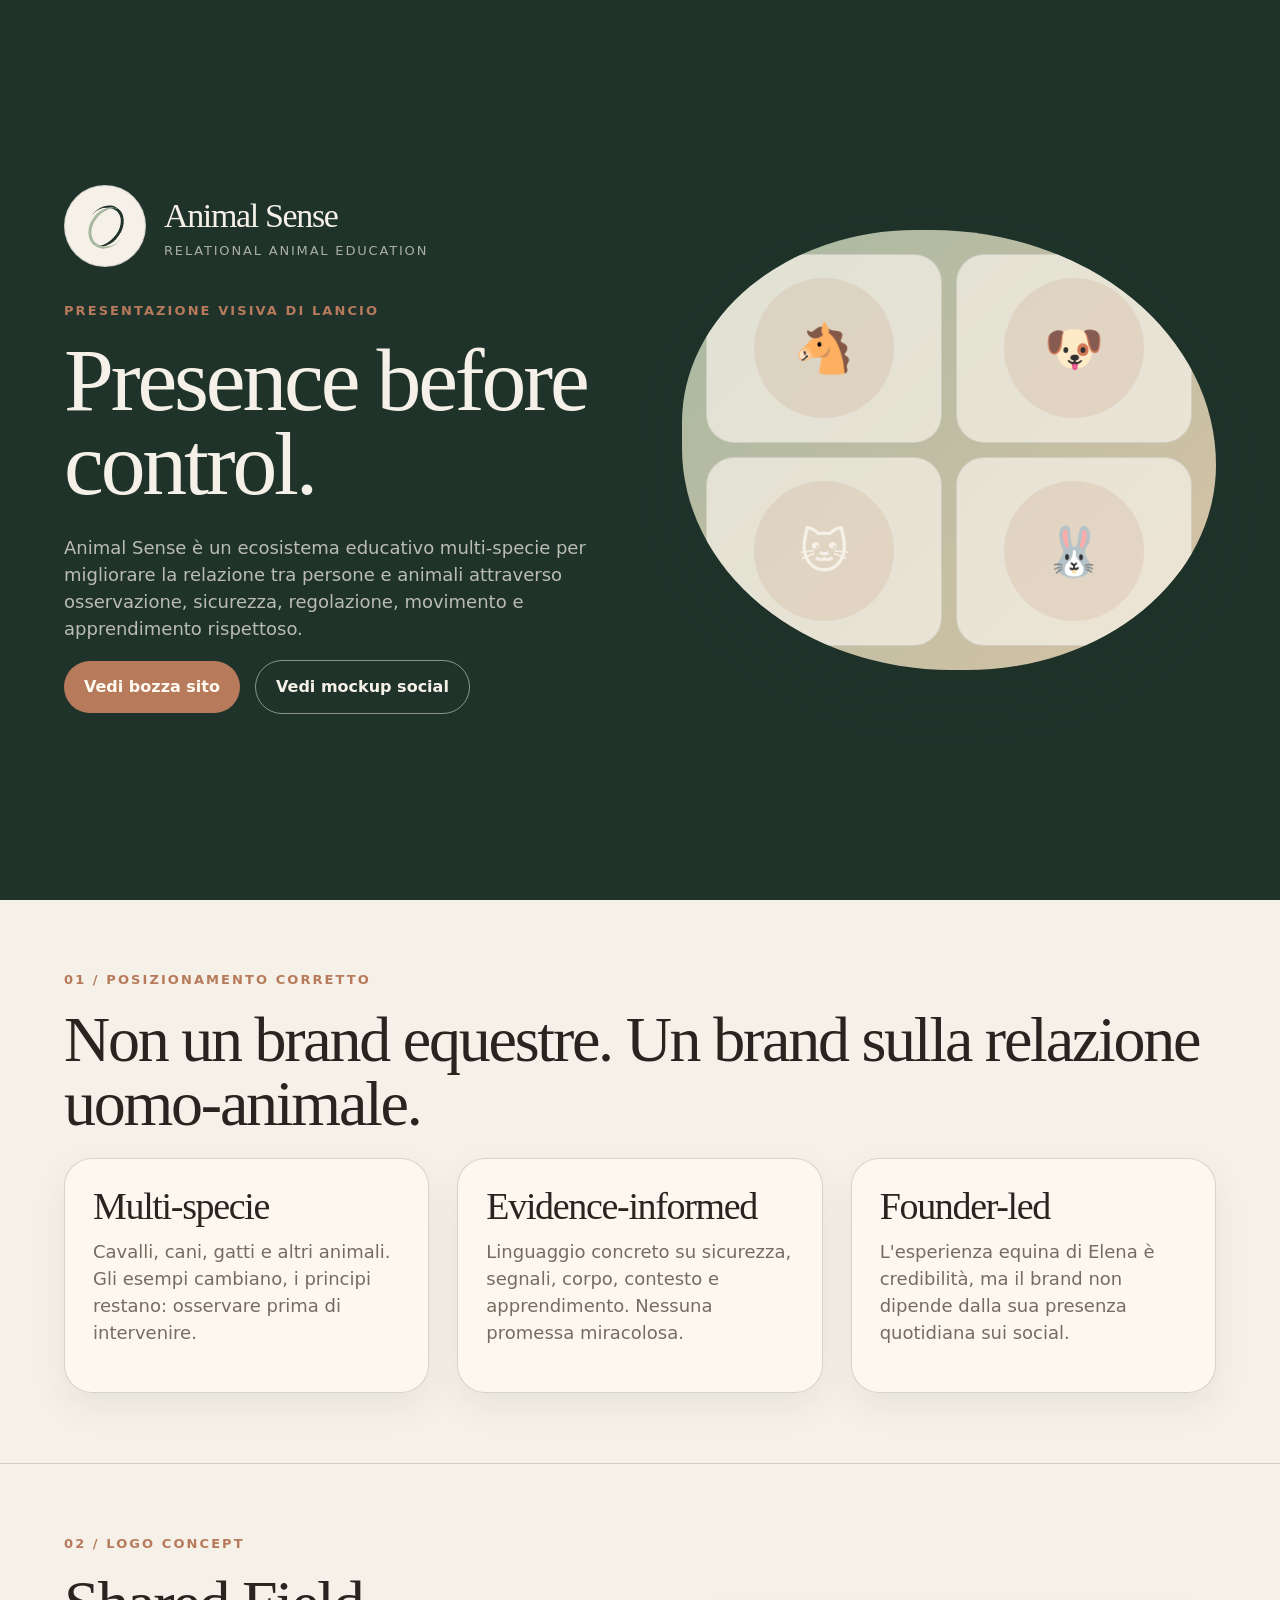
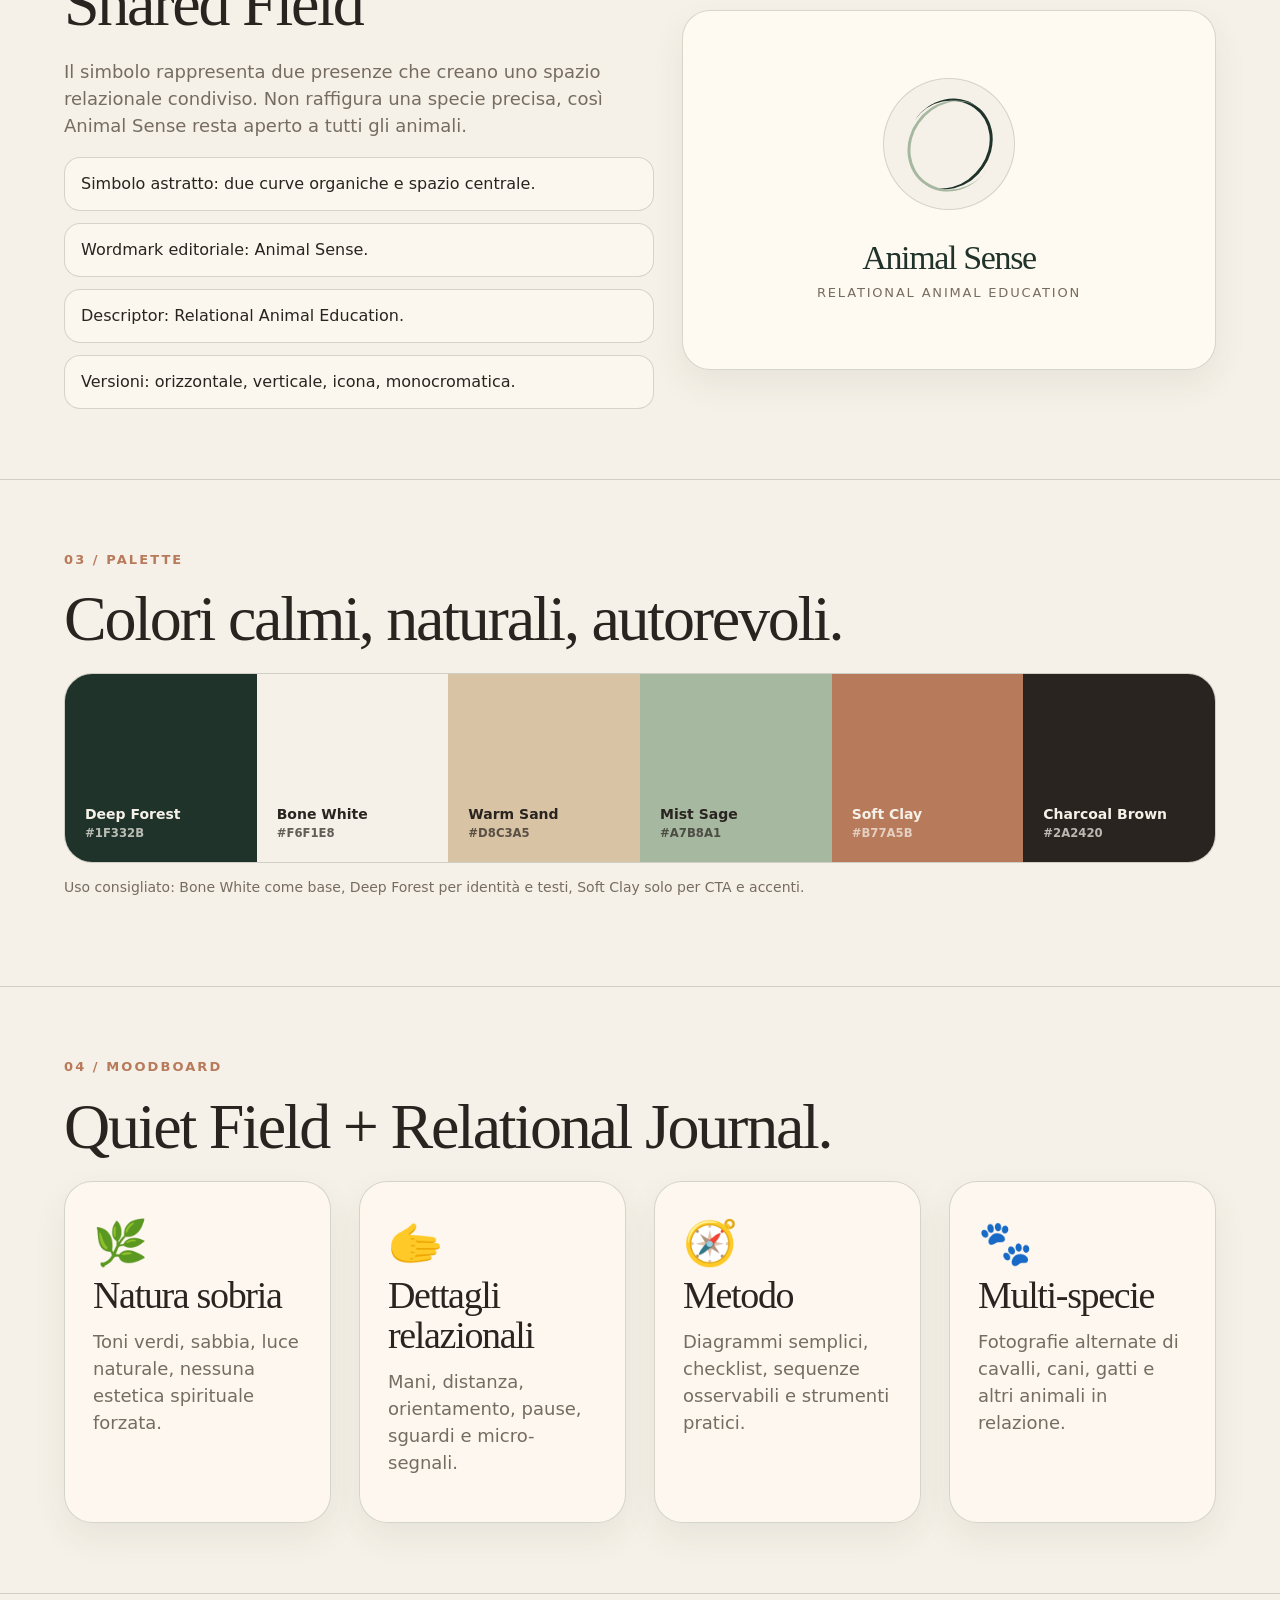
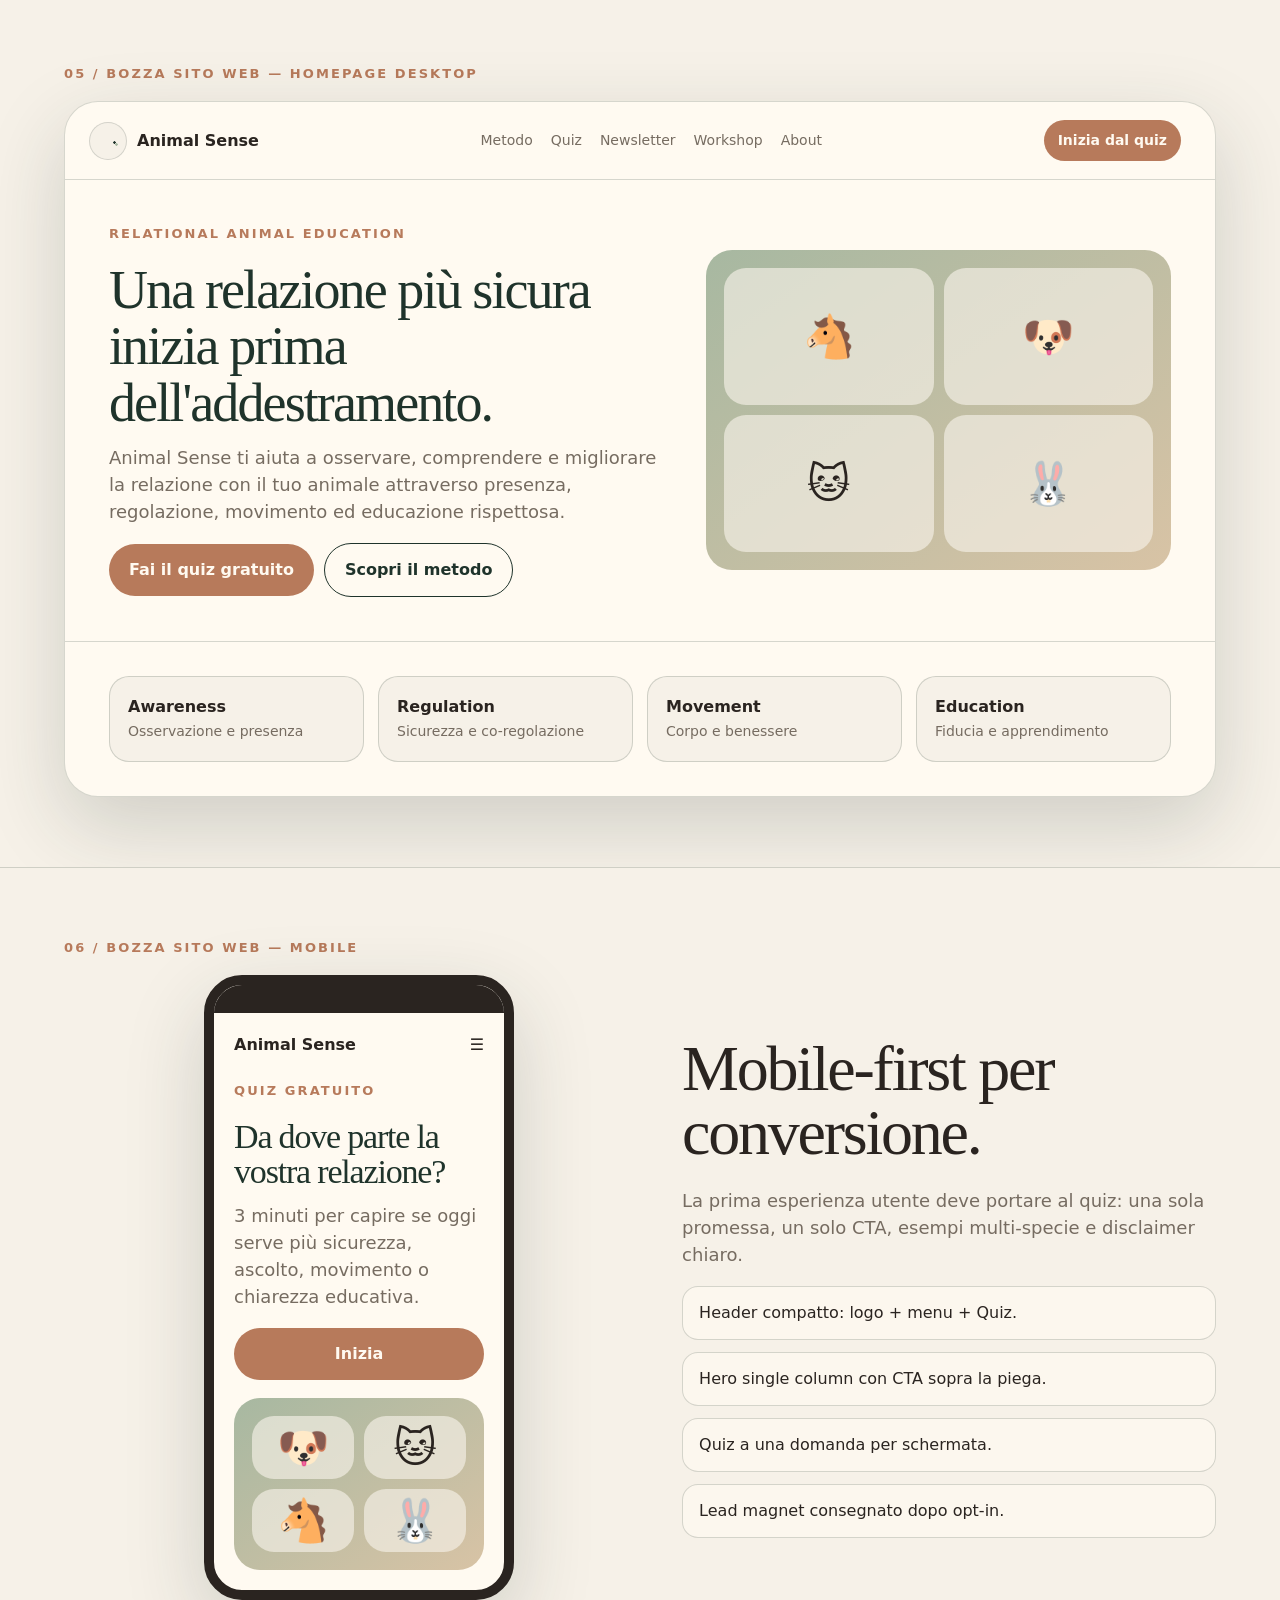
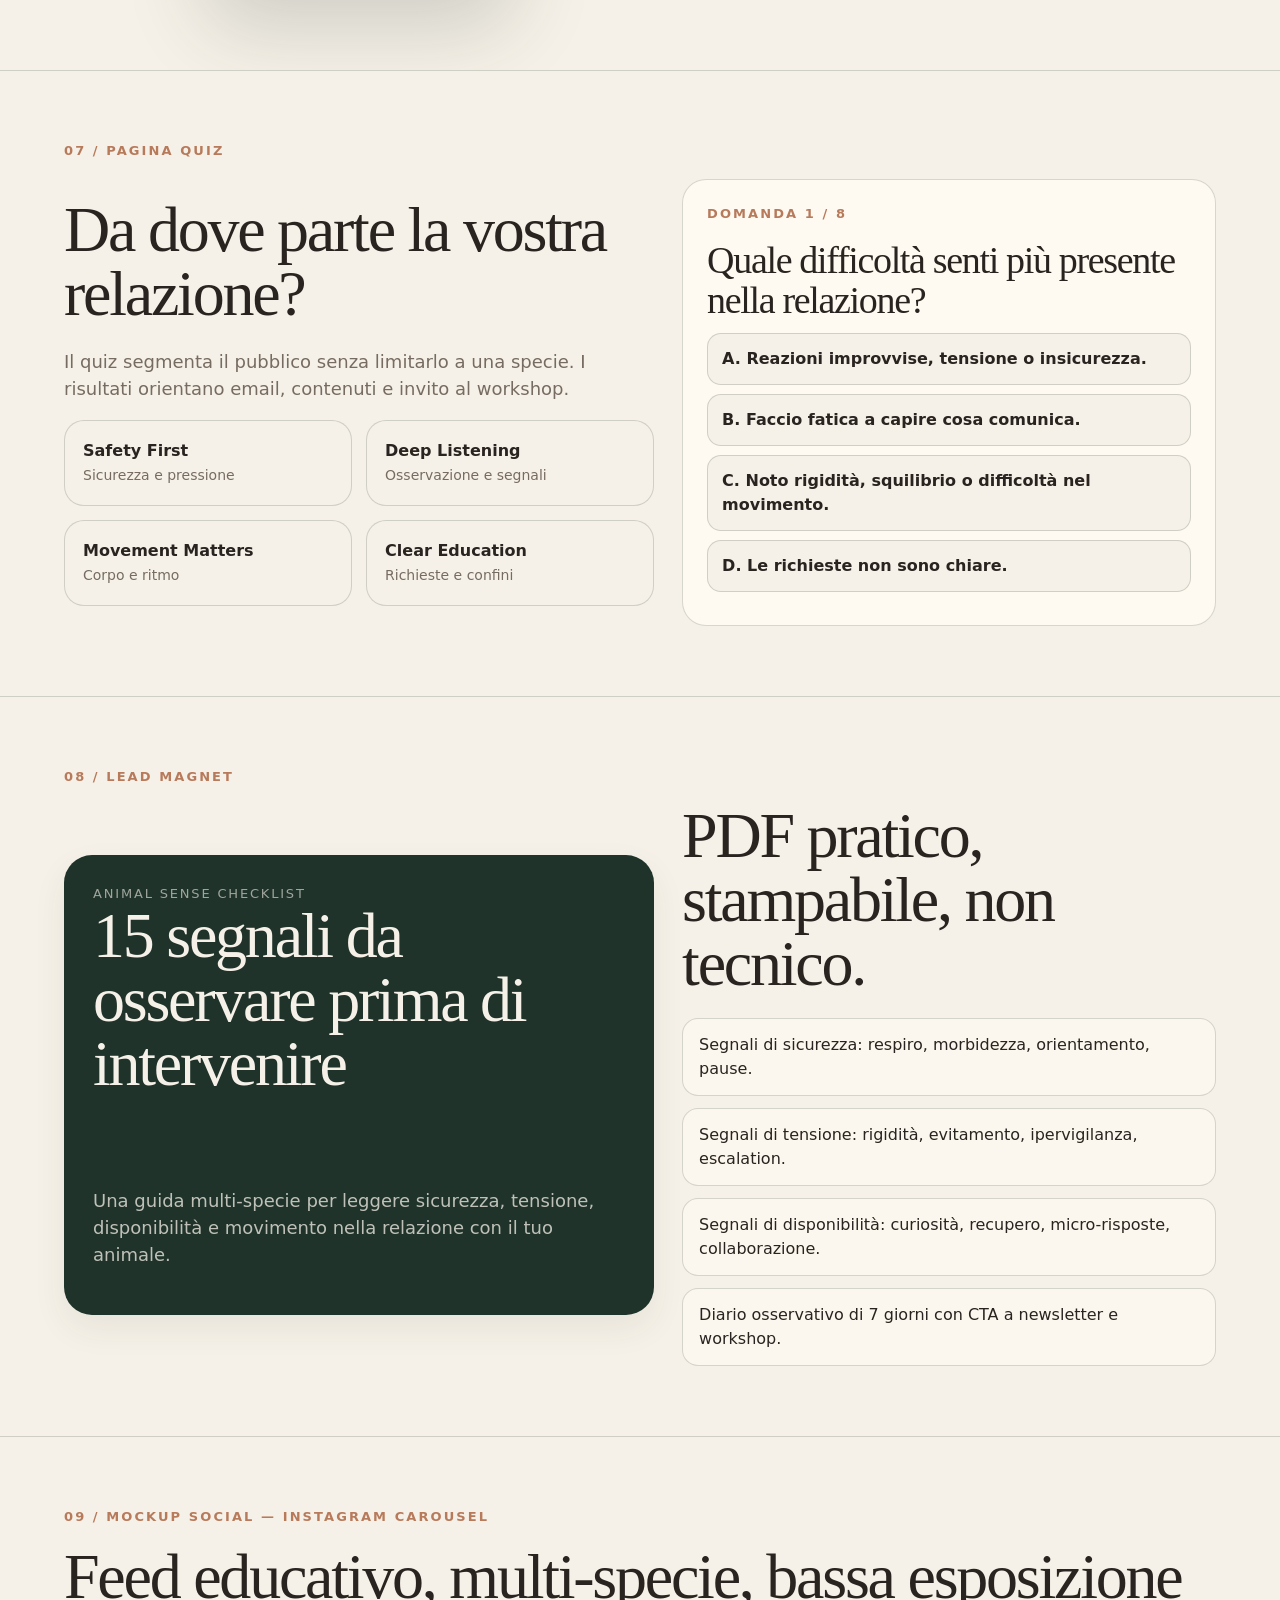
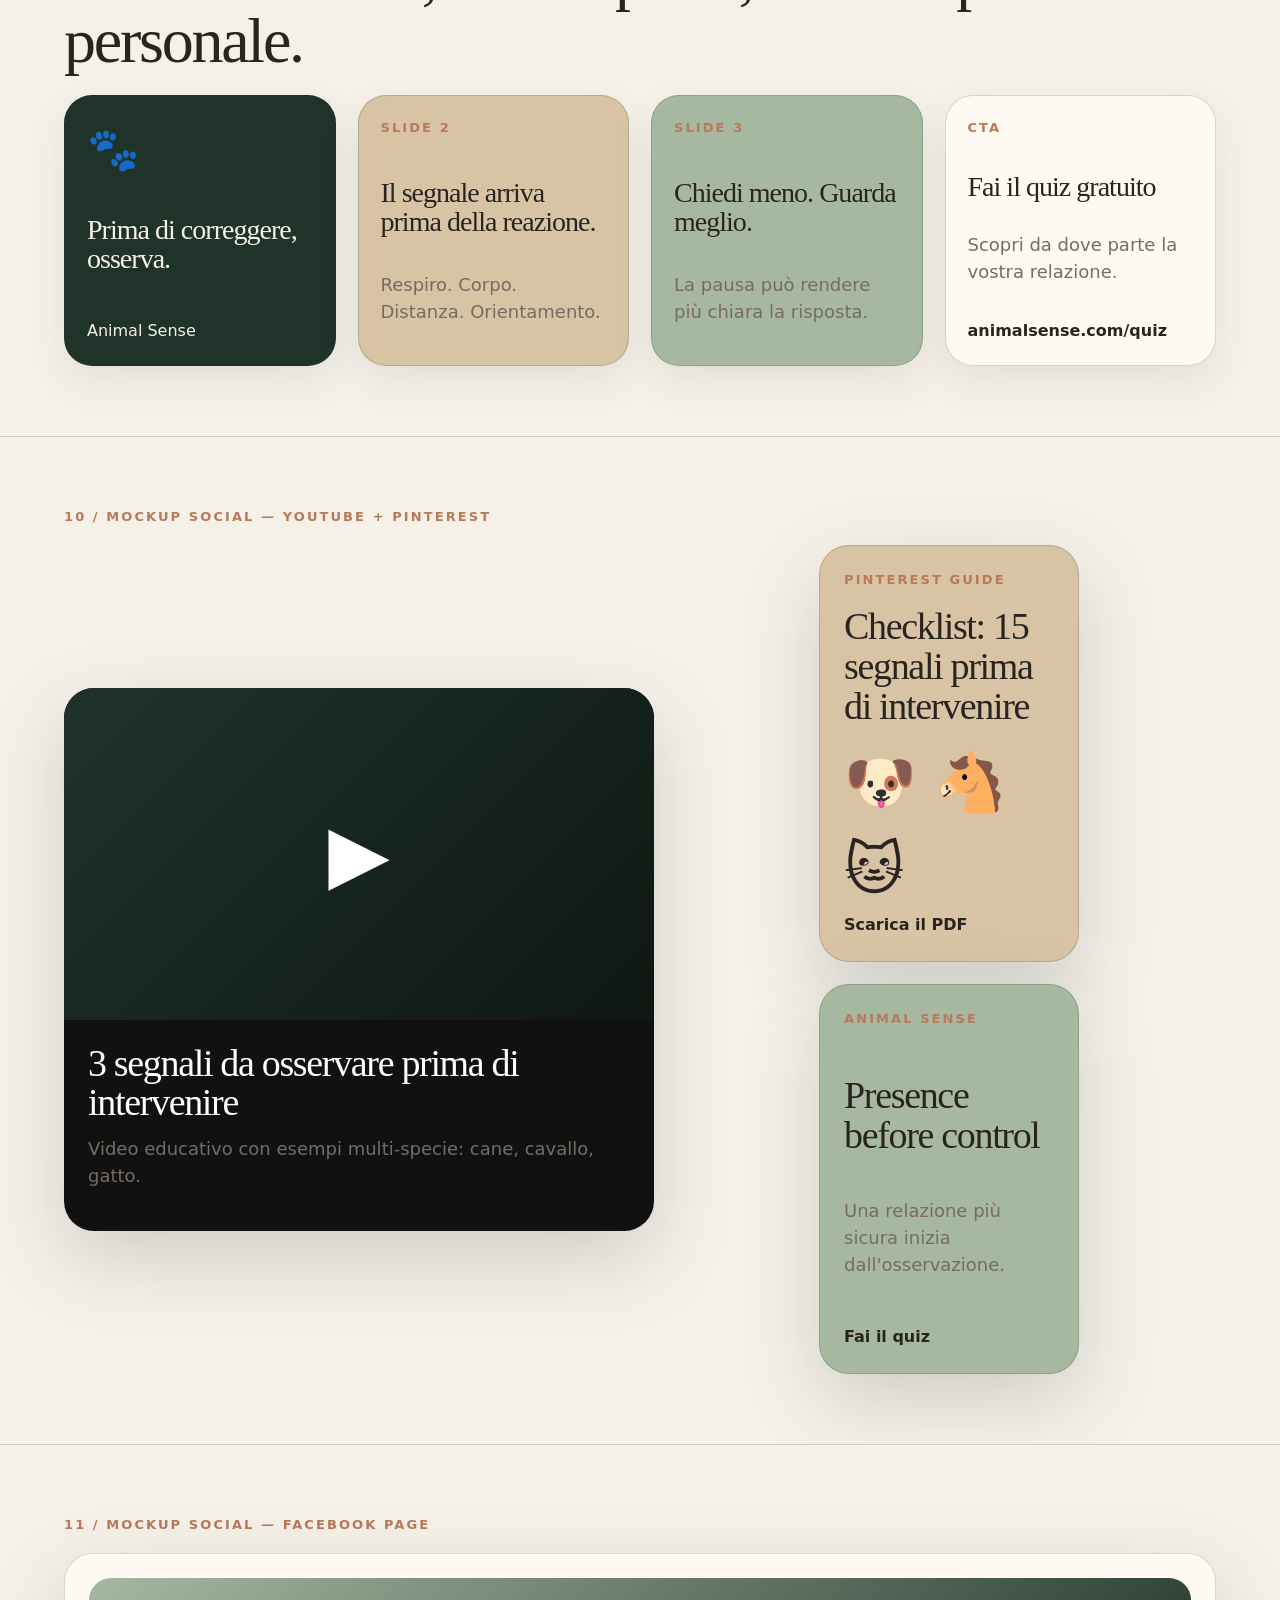
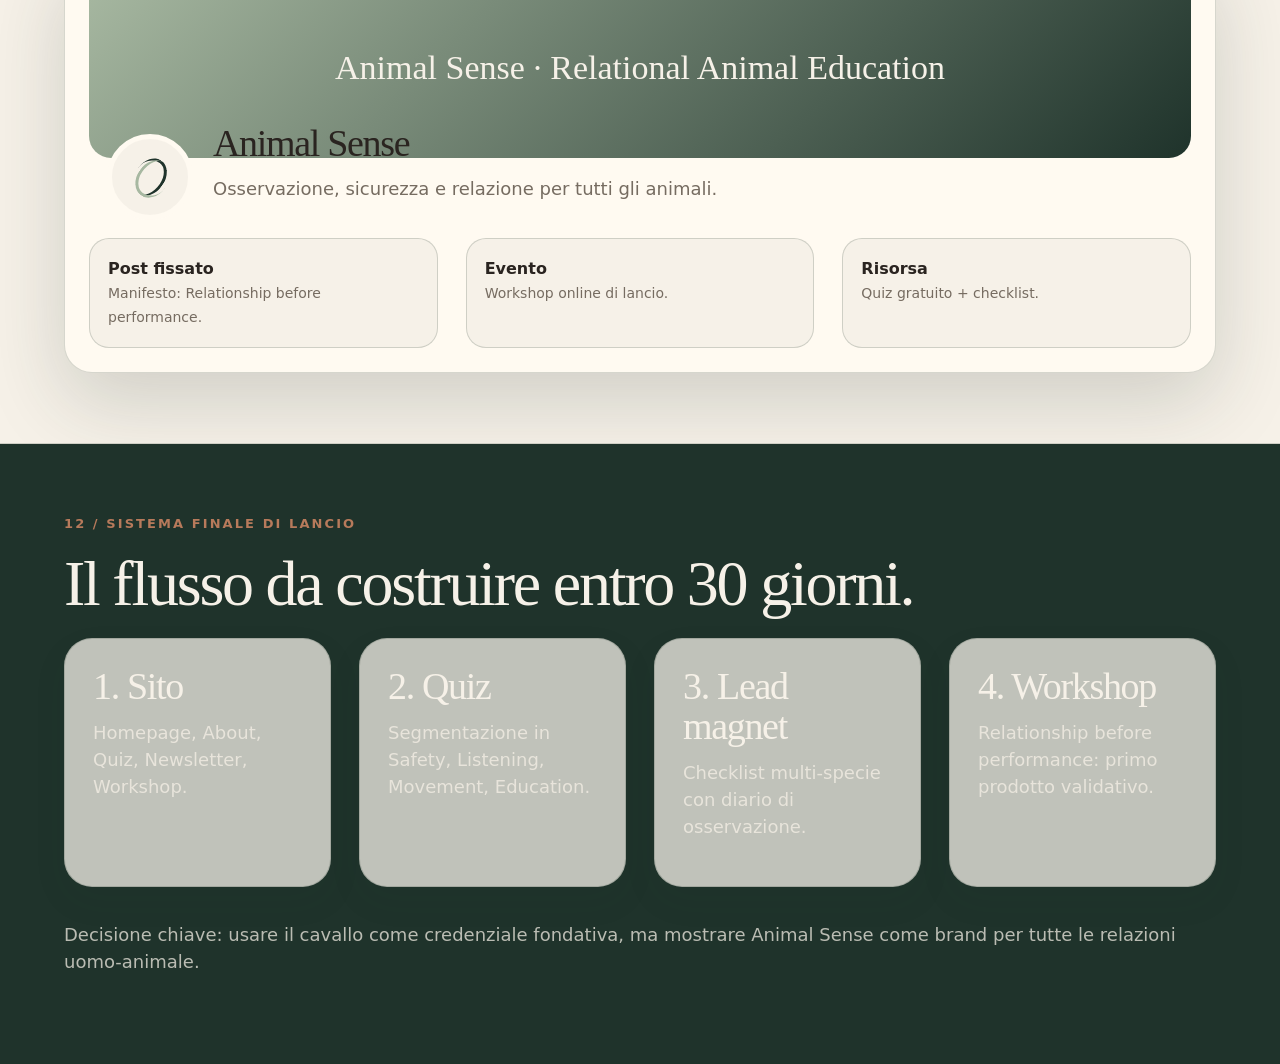
==== VISUAL_PRESENTATION.html @ 72983e15 "Add multi-species visual presentation" ====
<!doctype html>
<html lang="it">
<head>
  <meta charset="utf-8" />
  <meta name="viewport" content="width=device-width, initial-scale=1" />
  <title>Animal Sense — Presentazione Visiva</title>
  <style>
    :root {
      --forest:#1F332B;
      --forest-2:#2d4a3f;
      --bone:#F6F1E8;
      --sand:#D8C3A5;
      --sage:#A7B8A1;
      --clay:#B77A5B;
      --charcoal:#2A2420;
      --white:#fffaf1;
      --muted:#766c61;
      --line:rgba(31,51,43,.18);
      --shadow:0 28px 80px rgba(31,51,43,.18);
    }
    * { box-sizing:border-box; }
    body {
      margin:0;
      background:var(--bone);
      color:var(--charcoal);
      font-family: Inter, ui-sans-serif, system-ui, -apple-system, BlinkMacSystemFont, "Segoe UI", sans-serif;
      line-height:1.5;
    }
    h1,h2,h3,.serif { font-family: Georgia, "Times New Roman", serif; font-weight:500; letter-spacing:-.035em; }
    h1 { font-size:clamp(46px,7vw,94px); line-height:.94; margin:0; }
    h2 { font-size:clamp(36px,5vw,66px); line-height:1; margin:0 0 22px; }
    h3 { font-size:clamp(25px,3vw,38px); line-height:1.05; margin:0 0 12px; }
    p { margin:0 0 18px; color:var(--muted); font-size:18px; }
    .deck { width:100%; }
    .slide {
      min-height:100vh;
      padding:56px clamp(24px,5vw,74px);
      border-bottom:1px solid var(--line);
      position:relative;
      overflow:hidden;
      display:flex;
      flex-direction:column;
      justify-content:center;
    }
    .slide.compact { min-height:auto; padding-top:70px; padding-bottom:70px; }
    .eyebrow { text-transform:uppercase; letter-spacing:.16em; color:var(--clay); font-size:13px; font-weight:700; margin-bottom:18px; }
    .grid { display:grid; gap:28px; }
    .grid.two { grid-template-columns:1.05fr .95fr; align-items:center; }
    .grid.three { grid-template-columns:repeat(3,1fr); }
    .grid.four { grid-template-columns:repeat(4,1fr); }
    .card {
      background:rgba(255,250,241,.72);
      border:1px solid var(--line);
      border-radius:28px;
      padding:28px;
      box-shadow:0 14px 34px rgba(31,51,43,.07);
    }
    .dark { background:var(--forest); color:var(--bone); }
    .dark p,.dark .muted { color:rgba(246,241,232,.72); }
    .btn { display:inline-flex; align-items:center; gap:10px; padding:14px 20px; border-radius:999px; background:var(--clay); color:var(--white); text-decoration:none; font-weight:700; margin-right:10px; }
    .btn.secondary { background:transparent; color:var(--forest); border:1px solid var(--forest); }
    .dark .btn.secondary { color:var(--bone); border-color:rgba(246,241,232,.5); }
    .logo-mark { width:82px; height:82px; border-radius:999px; position:relative; border:1px solid rgba(31,51,43,.16); background:var(--bone); }
    .logo-mark:before,.logo-mark:after { content:""; position:absolute; inset:18px 23px; border:3px solid var(--forest); border-left:0; border-bottom:0; border-radius:50%; transform:rotate(35deg); }
    .logo-mark:after { border-color:var(--sage); transform:rotate(215deg); inset:20px 20px 16px 25px; }
    .brand-line { display:flex; align-items:center; gap:18px; margin-bottom:34px; }
    .wordmark { font-family:Georgia,serif; font-size:34px; color:var(--forest); letter-spacing:-.04em; }
    .descriptor { color:var(--muted); font-size:13px; letter-spacing:.14em; text-transform:uppercase; }
    .blob { border-radius:45% 55% 48% 52%; background:linear-gradient(135deg,var(--sage),var(--sand)); min-height:440px; position:relative; box-shadow:var(--shadow); overflow:hidden; }
    .animal-collage { position:absolute; inset:24px; display:grid; grid-template-columns:1fr 1fr; grid-template-rows:1fr 1fr; gap:14px; }
    .animal { border-radius:28px; background:rgba(246,241,232,.72); border:1px solid rgba(31,51,43,.12); display:flex; align-items:center; justify-content:center; font-size:48px; position:relative; overflow:hidden; }
    .animal span { position:relative; z-index:2; }
    .animal:before { content:""; position:absolute; width:140px; height:140px; border-radius:50%; background:rgba(183,122,91,.14); }
    .palette { display:grid; grid-template-columns:repeat(6,1fr); border-radius:28px; overflow:hidden; border:1px solid var(--line); min-height:190px; }
    .swatch { padding:20px; display:flex; flex-direction:column; justify-content:flex-end; font-weight:800; font-size:14px; }
    .swatch small { font-weight:600; opacity:.72; }
    .site { background:var(--white); border:1px solid var(--line); border-radius:34px; overflow:hidden; box-shadow:var(--shadow); }
    .site-header { display:flex; align-items:center; justify-content:space-between; padding:18px 24px; border-bottom:1px solid var(--line); }
    .site-nav { display:flex; gap:18px; color:var(--muted); font-size:14px; }
    .site-hero { display:grid; grid-template-columns:1fr .82fr; gap:30px; padding:44px; align-items:center; }
    .site-hero h3 { font-size:54px; color:var(--forest); }
    .mock-image { min-height:320px; border-radius:26px; background:linear-gradient(145deg,var(--sage),var(--sand)); display:grid; grid-template-columns:repeat(2,1fr); gap:10px; padding:18px; }
    .mock-image div { border-radius:22px; background:rgba(246,241,232,.65); display:flex; align-items:center; justify-content:center; font-size:42px; }
    .section-strip { padding:34px 44px; display:grid; grid-template-columns:repeat(4,1fr); gap:14px; border-top:1px solid var(--line); }
    .mini-card { background:var(--bone); border-radius:20px; padding:18px; border:1px solid var(--line); }
    .mobile-frame { width:310px; border:10px solid var(--charcoal); border-radius:38px; overflow:hidden; background:var(--white); box-shadow:var(--shadow); margin:auto; }
    .mobile-top { height:28px; background:var(--charcoal); }
    .mobile-content { padding:20px; }
    .mobile-content h3 { color:var(--forest); font-size:34px; }
    .quiz-step { border-radius:24px; padding:24px; background:var(--white); border:1px solid var(--line); }
    .option { padding:13px 14px; margin:9px 0; border:1px solid var(--line); border-radius:14px; background:var(--bone); font-weight:650; }
    .social-grid { display:grid; grid-template-columns:repeat(4,1fr); gap:22px; }
    .post { aspect-ratio:1/1; border-radius:28px; padding:22px; background:var(--white); border:1px solid var(--line); box-shadow:0 16px 40px rgba(31,51,43,.09); display:flex; flex-direction:column; justify-content:space-between; }
    .post.dark-post { background:var(--forest); color:var(--bone); }
    .post.sage-post { background:var(--sage); }
    .post.sand-post { background:var(--sand); }
    .post h3 { font-size:28px; }
    .post .icon { font-size:42px; }
    .youtube { background:#111; color:white; border-radius:30px; overflow:hidden; box-shadow:var(--shadow); }
    .youtube-screen { aspect-ratio:16/9; background:linear-gradient(135deg,var(--forest),#0f1713); display:flex; align-items:center; justify-content:center; font-size:80px; }
    .youtube-meta { padding:24px; }
    .pin { width:260px; min-height:390px; border-radius:30px; padding:24px; background:var(--sand); border:1px solid var(--line); box-shadow:var(--shadow); display:flex; flex-direction:column; justify-content:space-between; }
    .facebook { background:var(--white); border-radius:28px; border:1px solid var(--line); box-shadow:var(--shadow); padding:24px; }
    .fb-cover { height:180px; border-radius:22px; background:linear-gradient(135deg,var(--sage),var(--forest)); display:flex; align-items:center; justify-content:center; color:var(--bone); font-family:Georgia,serif; font-size:34px; }
    .list { display:grid; gap:12px; margin-top:18px; }
    .list div { padding:14px 16px; border-radius:16px; background:rgba(255,250,241,.68); border:1px solid var(--line); }
    .caption { font-size:14px; color:var(--muted); margin-top:14px; }
    @media (max-width:900px) {
      .grid.two,.grid.three,.grid.four,.site-hero,.section-strip,.social-grid { grid-template-columns:1fr; }
      .site-nav { display:none; }
      .palette { grid-template-columns:1fr 1fr; }
      .slide { min-height:auto; }
    }
  </style>
</head>
<body>
  <main class="deck">
    <section class="slide dark">
      <div class="grid two">
        <div>
          <div class="brand-line">
            <div class="logo-mark"></div>
            <div>
              <div class="wordmark" style="color:var(--bone)">Animal Sense</div>
              <div class="descriptor" style="color:rgba(246,241,232,.65)">Relational Animal Education</div>
            </div>
          </div>
          <div class="eyebrow">Presentazione visiva di lancio</div>
          <h1>Presence before control.</h1>
          <p style="max-width:720px;margin-top:28px">Animal Sense è un ecosistema educativo multi-specie per migliorare la relazione tra persone e animali attraverso osservazione, sicurezza, regolazione, movimento e apprendimento rispettoso.</p>
          <a class="btn" href="#site">Vedi bozza sito</a>
          <a class="btn secondary" href="#social">Vedi mockup social</a>
        </div>
        <div class="blob">
          <div class="animal-collage">
            <div class="animal"><span>🐴</span></div>
            <div class="animal"><span>🐶</span></div>
            <div class="animal"><span>🐱</span></div>
            <div class="animal"><span>🐰</span></div>
          </div>
        </div>
      </div>
    </section>

    <section class="slide compact">
      <div class="eyebrow">01 / Posizionamento corretto</div>
      <h2>Non un brand equestre. Un brand sulla relazione uomo-animale.</h2>
      <div class="grid three">
        <div class="card"><h3>Multi-specie</h3><p>Cavalli, cani, gatti e altri animali. Gli esempi cambiano, i principi restano: osservare prima di intervenire.</p></div>
        <div class="card"><h3>Evidence-informed</h3><p>Linguaggio concreto su sicurezza, segnali, corpo, contesto e apprendimento. Nessuna promessa miracolosa.</p></div>
        <div class="card"><h3>Founder-led</h3><p>L'esperienza equina di Elena è credibilità, ma il brand non dipende dalla sua presenza quotidiana sui social.</p></div>
      </div>
    </section>

    <section class="slide compact">
      <div class="eyebrow">02 / Logo concept</div>
      <div class="grid two">
        <div>
          <h2>Shared Field</h2>
          <p>Il simbolo rappresenta due presenze che creano uno spazio relazionale condiviso. Non raffigura una specie precisa, così Animal Sense resta aperto a tutti gli animali.</p>
          <div class="list">
            <div>Simbolo astratto: due curve organiche e spazio centrale.</div>
            <div>Wordmark editoriale: Animal Sense.</div>
            <div>Descriptor: Relational Animal Education.</div>
            <div>Versioni: orizzontale, verticale, icona, monocromatica.</div>
          </div>
        </div>
        <div class="card" style="display:flex;align-items:center;justify-content:center;min-height:360px;background:var(--white)">
          <div style="text-align:center">
            <div class="logo-mark" style="margin:0 auto 22px;width:132px;height:132px"></div>
            <div class="wordmark">Animal Sense</div>
            <div class="descriptor">Relational Animal Education</div>
          </div>
        </div>
      </div>
    </section>

    <section class="slide compact">
      <div class="eyebrow">03 / Palette</div>
      <h2>Colori calmi, naturali, autorevoli.</h2>
      <div class="palette">
        <div class="swatch" style="background:var(--forest);color:var(--bone)">Deep Forest<small>#1F332B</small></div>
        <div class="swatch" style="background:var(--bone)">Bone White<small>#F6F1E8</small></div>
        <div class="swatch" style="background:var(--sand)">Warm Sand<small>#D8C3A5</small></div>
        <div class="swatch" style="background:var(--sage)">Mist Sage<small>#A7B8A1</small></div>
        <div class="swatch" style="background:var(--clay);color:var(--bone)">Soft Clay<small>#B77A5B</small></div>
        <div class="swatch" style="background:var(--charcoal);color:var(--bone)">Charcoal Brown<small>#2A2420</small></div>
      </div>
      <p class="caption">Uso consigliato: Bone White come base, Deep Forest per identità e testi, Soft Clay solo per CTA e accenti.</p>
    </section>

    <section class="slide compact">
      <div class="eyebrow">04 / Moodboard</div>
      <h2>Quiet Field + Relational Journal.</h2>
      <div class="grid four">
        <div class="card"><div style="font-size:44px">🌿</div><h3>Natura sobria</h3><p>Toni verdi, sabbia, luce naturale, nessuna estetica spirituale forzata.</p></div>
        <div class="card"><div style="font-size:44px">🫱</div><h3>Dettagli relazionali</h3><p>Mani, distanza, orientamento, pause, sguardi e micro-segnali.</p></div>
        <div class="card"><div style="font-size:44px">🧭</div><h3>Metodo</h3><p>Diagrammi semplici, checklist, sequenze osservabili e strumenti pratici.</p></div>
        <div class="card"><div style="font-size:44px">🐾</div><h3>Multi-specie</h3><p>Fotografie alternate di cavalli, cani, gatti e altri animali in relazione.</p></div>
      </div>
    </section>

    <section id="site" class="slide compact">
      <div class="eyebrow">05 / Bozza sito web — Homepage desktop</div>
      <div class="site">
        <div class="site-header">
          <div style="display:flex;align-items:center;gap:10px"><div class="logo-mark" style="width:38px;height:38px"></div><strong>Animal Sense</strong></div>
          <div class="site-nav"><span>Metodo</span><span>Quiz</span><span>Newsletter</span><span>Workshop</span><span>About</span></div>
          <a class="btn" style="padding:10px 14px;font-size:14px">Inizia dal quiz</a>
        </div>
        <div class="site-hero">
          <div>
            <div class="eyebrow">Relational Animal Education</div>
            <h3>Una relazione più sicura inizia prima dell'addestramento.</h3>
            <p>Animal Sense ti aiuta a osservare, comprendere e migliorare la relazione con il tuo animale attraverso presenza, regolazione, movimento ed educazione rispettosa.</p>
            <a class="btn">Fai il quiz gratuito</a><a class="btn secondary">Scopri il metodo</a>
          </div>
          <div class="mock-image"><div>🐴</div><div>🐶</div><div>🐱</div><div>🐰</div></div>
        </div>
        <div class="section-strip">
          <div class="mini-card"><strong>Awareness</strong><br><span class="caption">Osservazione e presenza</span></div>
          <div class="mini-card"><strong>Regulation</strong><br><span class="caption">Sicurezza e co-regolazione</span></div>
          <div class="mini-card"><strong>Movement</strong><br><span class="caption">Corpo e benessere</span></div>
          <div class="mini-card"><strong>Education</strong><br><span class="caption">Fiducia e apprendimento</span></div>
        </div>
      </div>
    </section>

    <section class="slide compact">
      <div class="eyebrow">06 / Bozza sito web — Mobile</div>
      <div class="grid two">
        <div class="mobile-frame">
          <div class="mobile-top"></div>
          <div class="mobile-content">
            <div style="display:flex;align-items:center;justify-content:space-between;margin-bottom:24px"><strong>Animal Sense</strong><span>☰</span></div>
            <div class="eyebrow">Quiz gratuito</div>
            <h3>Da dove parte la vostra relazione?</h3>
            <p>3 minuti per capire se oggi serve più sicurezza, ascolto, movimento o chiarezza educativa.</p>
            <a class="btn" style="width:100%;justify-content:center">Inizia</a>
            <div class="mock-image" style="min-height:170px;margin-top:18px"><div>🐶</div><div>🐱</div><div>🐴</div><div>🐰</div></div>
          </div>
        </div>
        <div>
          <h2>Mobile-first per conversione.</h2>
          <p>La prima esperienza utente deve portare al quiz: una sola promessa, un solo CTA, esempi multi-specie e disclaimer chiaro.</p>
          <div class="list">
            <div>Header compatto: logo + menu + Quiz.</div>
            <div>Hero single column con CTA sopra la piega.</div>
            <div>Quiz a una domanda per schermata.</div>
            <div>Lead magnet consegnato dopo opt-in.</div>
          </div>
        </div>
      </div>
    </section>

    <section class="slide compact">
      <div class="eyebrow">07 / Pagina Quiz</div>
      <div class="grid two">
        <div>
          <h2>Da dove parte la vostra relazione?</h2>
          <p>Il quiz segmenta il pubblico senza limitarlo a una specie. I risultati orientano email, contenuti e invito al workshop.</p>
          <div class="grid two" style="grid-template-columns:1fr 1fr;gap:14px">
            <div class="mini-card"><strong>Safety First</strong><br><span class="caption">Sicurezza e pressione</span></div>
            <div class="mini-card"><strong>Deep Listening</strong><br><span class="caption">Osservazione e segnali</span></div>
            <div class="mini-card"><strong>Movement Matters</strong><br><span class="caption">Corpo e ritmo</span></div>
            <div class="mini-card"><strong>Clear Education</strong><br><span class="caption">Richieste e confini</span></div>
          </div>
        </div>
        <div class="quiz-step">
          <div class="eyebrow">Domanda 1 / 8</div>
          <h3>Quale difficoltà senti più presente nella relazione?</h3>
          <div class="option">A. Reazioni improvvise, tensione o insicurezza.</div>
          <div class="option">B. Faccio fatica a capire cosa comunica.</div>
          <div class="option">C. Noto rigidità, squilibrio o difficoltà nel movimento.</div>
          <div class="option">D. Le richieste non sono chiare.</div>
        </div>
      </div>
    </section>

    <section class="slide compact">
      <div class="eyebrow">08 / Lead magnet</div>
      <div class="grid two">
        <div class="card" style="background:var(--forest);color:var(--bone);min-height:460px;display:flex;flex-direction:column;justify-content:space-between">
          <div>
            <div class="descriptor" style="color:rgba(246,241,232,.6)">Animal Sense Checklist</div>
            <h2>15 segnali da osservare prima di intervenire</h2>
          </div>
          <p style="color:rgba(246,241,232,.75)">Una guida multi-specie per leggere sicurezza, tensione, disponibilità e movimento nella relazione con il tuo animale.</p>
        </div>
        <div>
          <h2>PDF pratico, stampabile, non tecnico.</h2>
          <div class="list">
            <div>Segnali di sicurezza: respiro, morbidezza, orientamento, pause.</div>
            <div>Segnali di tensione: rigidità, evitamento, ipervigilanza, escalation.</div>
            <div>Segnali di disponibilità: curiosità, recupero, micro-risposte, collaborazione.</div>
            <div>Diario osservativo di 7 giorni con CTA a newsletter e workshop.</div>
          </div>
        </div>
      </div>
    </section>

    <section id="social" class="slide compact">
      <div class="eyebrow">09 / Mockup social — Instagram carousel</div>
      <h2>Feed educativo, multi-specie, bassa esposizione personale.</h2>
      <div class="social-grid">
        <div class="post dark-post"><div class="icon">🐾</div><h3>Prima di correggere, osserva.</h3><div>Animal Sense</div></div>
        <div class="post sand-post"><div class="eyebrow">Slide 2</div><h3>Il segnale arriva prima della reazione.</h3><p>Respiro. Corpo. Distanza. Orientamento.</p></div>
        <div class="post sage-post"><div class="eyebrow">Slide 3</div><h3>Chiedi meno. Guarda meglio.</h3><p>La pausa può rendere più chiara la risposta.</p></div>
        <div class="post"><div class="eyebrow">CTA</div><h3>Fai il quiz gratuito</h3><p>Scopri da dove parte la vostra relazione.</p><strong>animalsense.com/quiz</strong></div>
      </div>
    </section>

    <section class="slide compact">
      <div class="eyebrow">10 / Mockup social — YouTube + Pinterest</div>
      <div class="grid two">
        <div class="youtube">
          <div class="youtube-screen">▶</div>
          <div class="youtube-meta">
            <h3 style="color:white">3 segnali da osservare prima di intervenire</h3>
            <p>Video educativo con esempi multi-specie: cane, cavallo, gatto.</p>
          </div>
        </div>
        <div style="display:flex;gap:22px;align-items:center;justify-content:center;flex-wrap:wrap">
          <div class="pin"><div class="eyebrow">Pinterest Guide</div><h3>Checklist: 15 segnali prima di intervenire</h3><div style="font-size:58px">🐶 🐴 🐱</div><strong>Scarica il PDF</strong></div>
          <div class="pin" style="background:var(--sage)"><div class="eyebrow">Animal Sense</div><h3>Presence before control</h3><p>Una relazione più sicura inizia dall'osservazione.</p><strong>Fai il quiz</strong></div>
        </div>
      </div>
    </section>

    <section class="slide compact">
      <div class="eyebrow">11 / Mockup social — Facebook page</div>
      <div class="facebook">
        <div class="fb-cover">Animal Sense · Relational Animal Education</div>
        <div style="display:flex;gap:20px;align-items:end;margin-top:-34px;padding:0 18px 18px">
          <div class="logo-mark" style="width:86px;height:86px;border:5px solid var(--white)"></div>
          <div><h3>Animal Sense</h3><p>Osservazione, sicurezza e relazione per tutti gli animali.</p></div>
        </div>
        <div class="grid three">
          <div class="mini-card"><strong>Post fissato</strong><br><span class="caption">Manifesto: Relationship before performance.</span></div>
          <div class="mini-card"><strong>Evento</strong><br><span class="caption">Workshop online di lancio.</span></div>
          <div class="mini-card"><strong>Risorsa</strong><br><span class="caption">Quiz gratuito + checklist.</span></div>
        </div>
      </div>
    </section>

    <section class="slide compact dark">
      <div class="eyebrow">12 / Sistema finale di lancio</div>
      <h2>Il flusso da costruire entro 30 giorni.</h2>
      <div class="grid four">
        <div class="card"><h3>1. Sito</h3><p>Homepage, About, Quiz, Newsletter, Workshop.</p></div>
        <div class="card"><h3>2. Quiz</h3><p>Segmentazione in Safety, Listening, Movement, Education.</p></div>
        <div class="card"><h3>3. Lead magnet</h3><p>Checklist multi-specie con diario di osservazione.</p></div>
        <div class="card"><h3>4. Workshop</h3><p>Relationship before performance: primo prodotto validativo.</p></div>
      </div>
      <p style="margin-top:34px">Decisione chiave: usare il cavallo come credenziale fondativa, ma mostrare Animal Sense come brand per tutte le relazioni uomo-animale.</p>
    </section>
  </main>
</body>
</html>
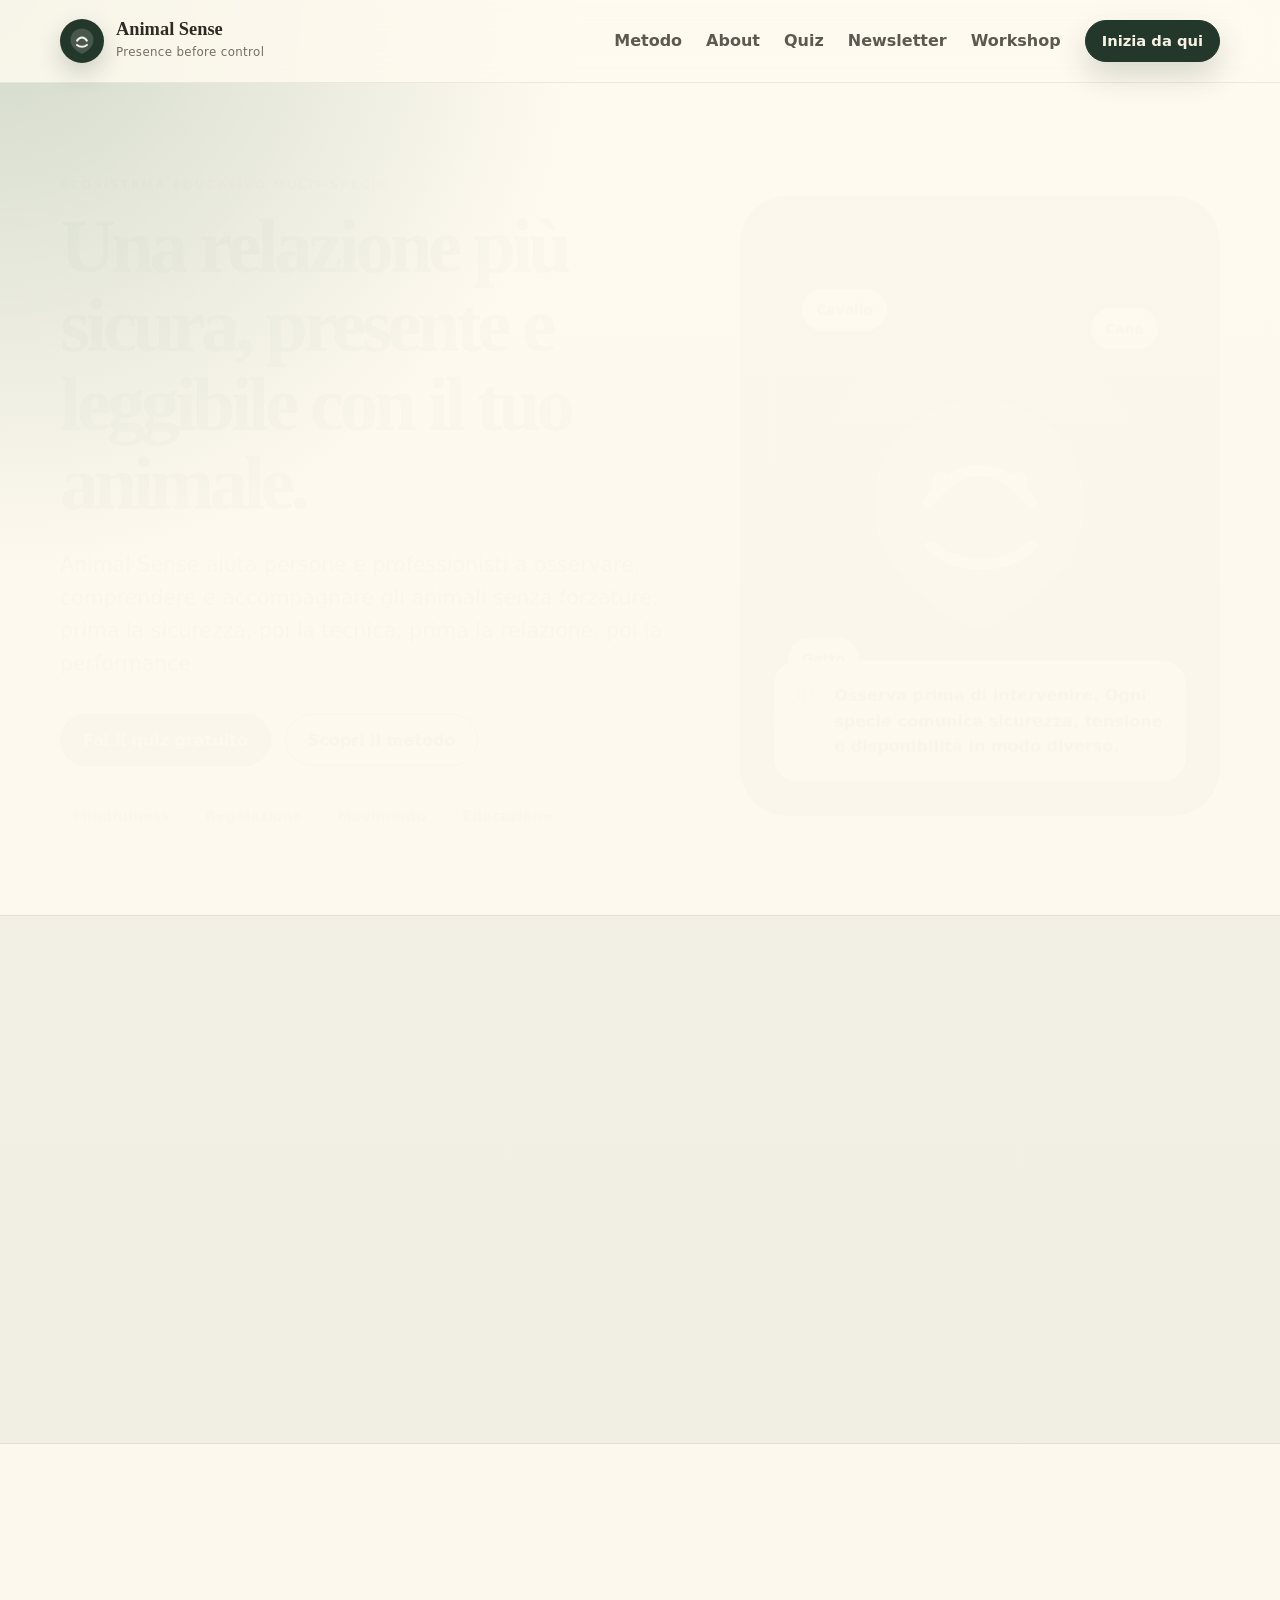
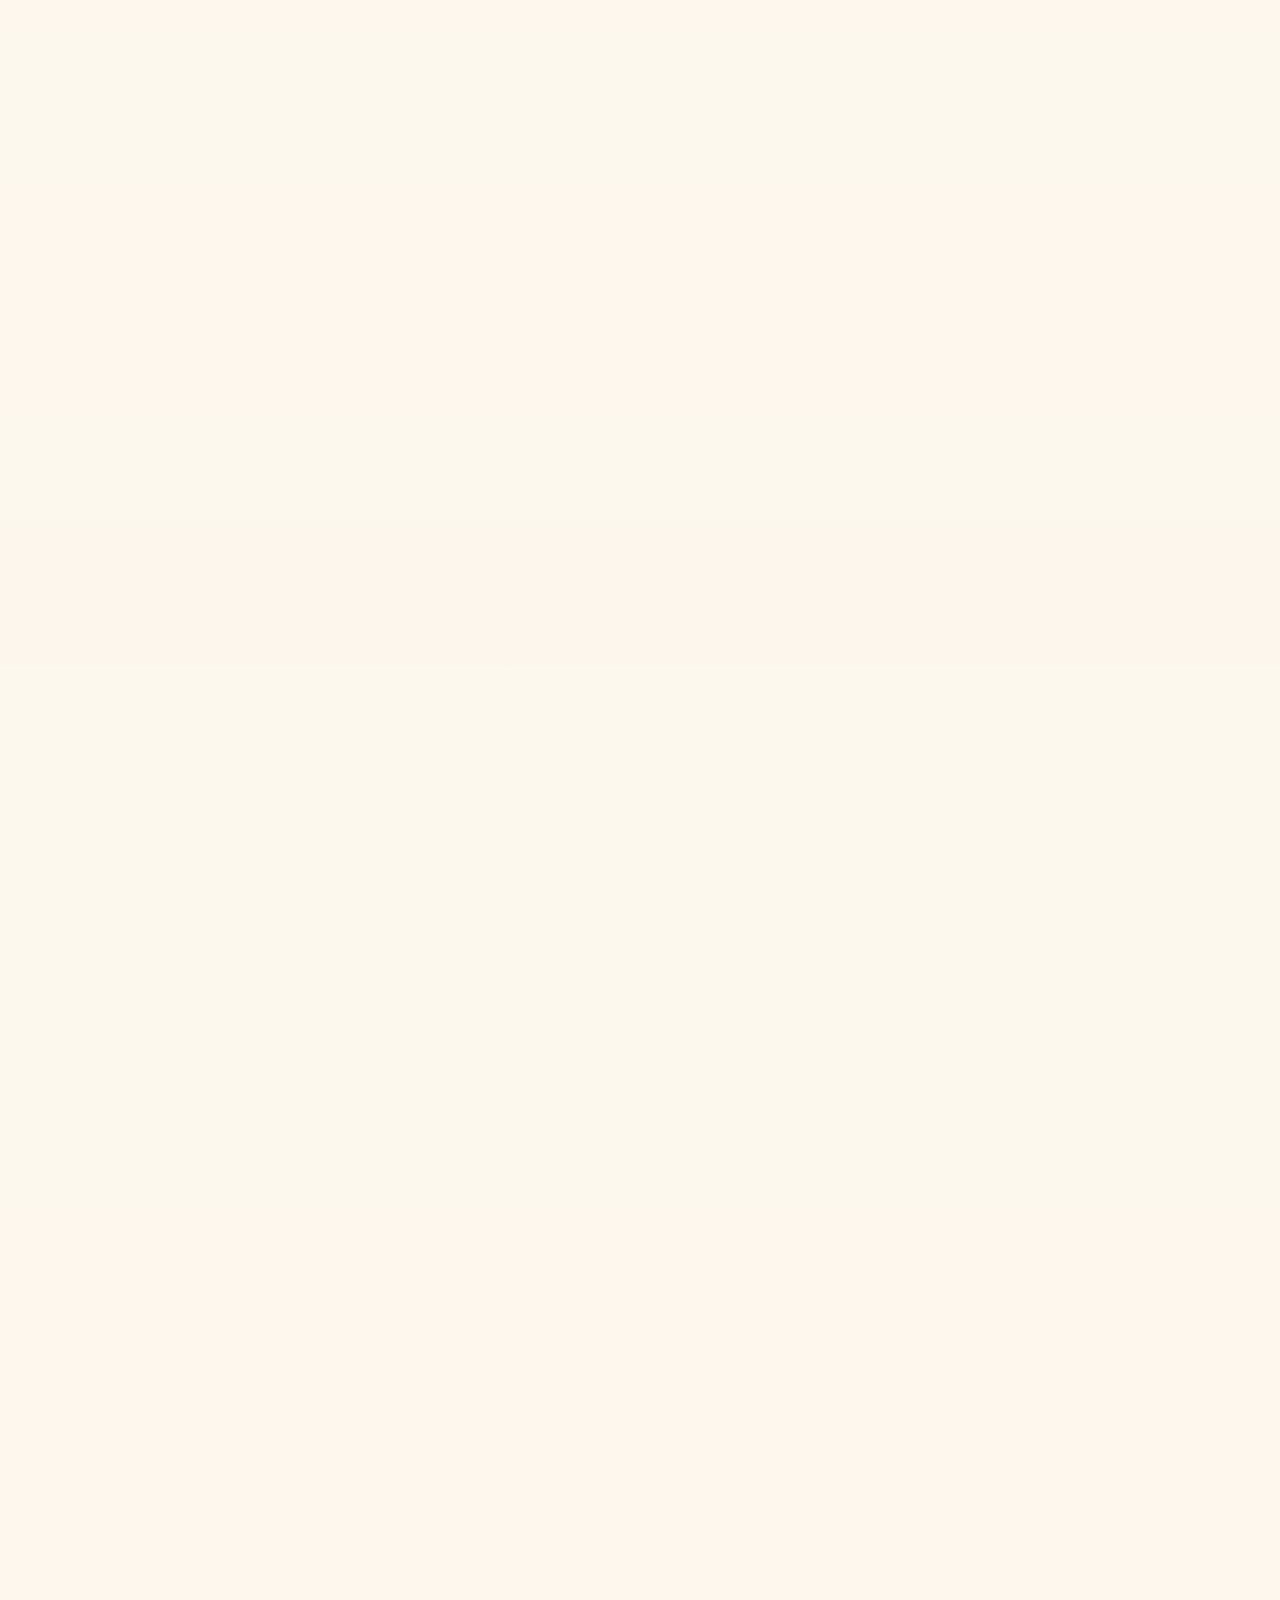
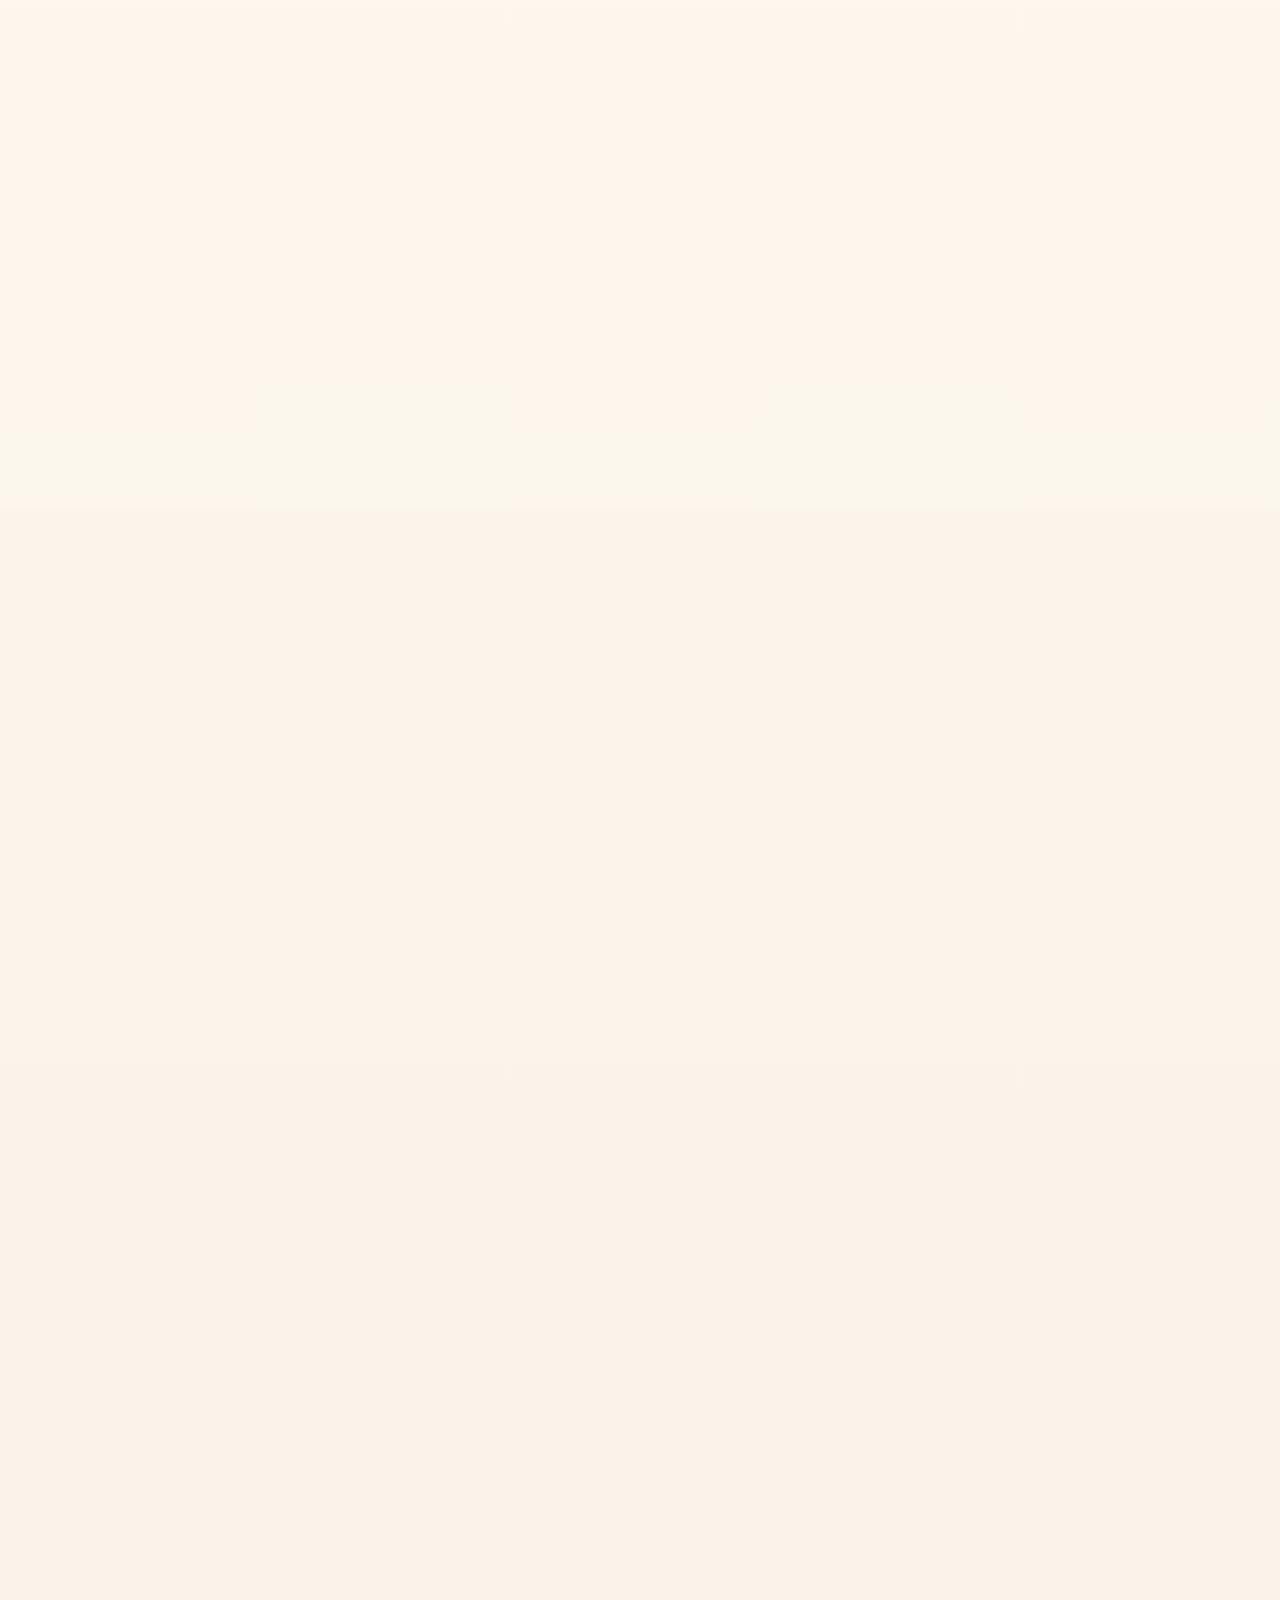
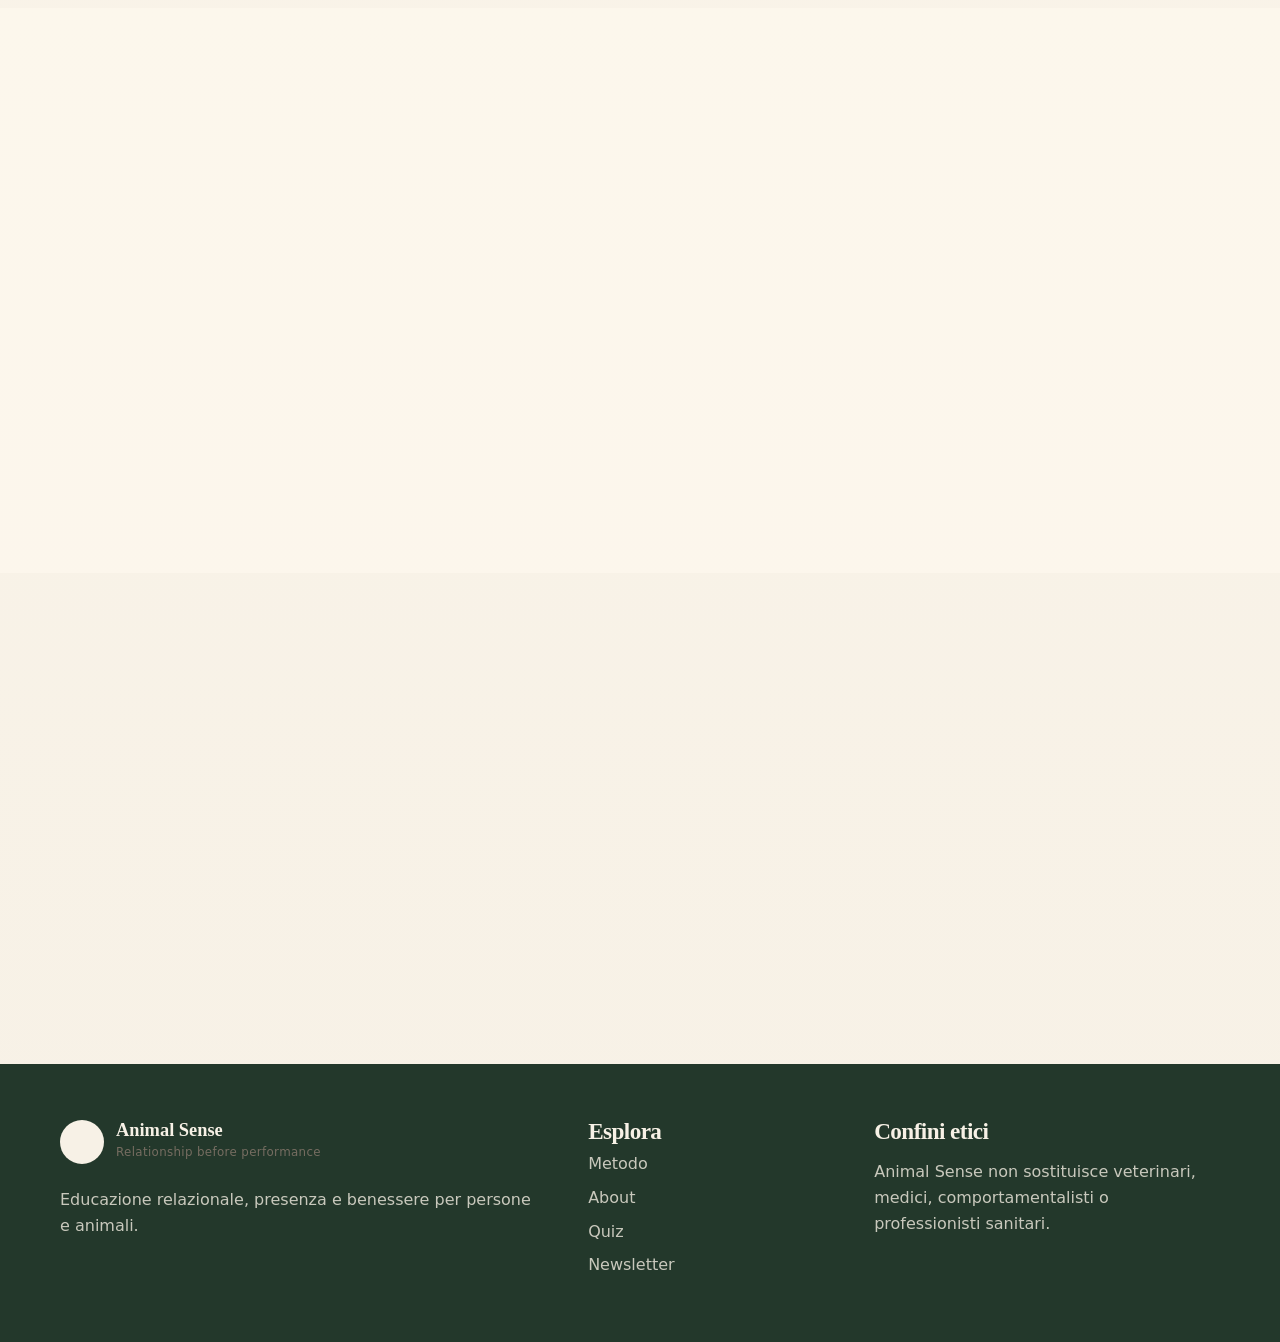
==== commit ebbda986: "Build Animal Sense static website" ====
--- a/VISUAL_PRESENTATION.html
+++ b/VISUAL_PRESENTATION.html
@@ -1,359 +1,12 @@
 <!doctype html>
 <html lang="it">
-<head>
-  <meta charset="utf-8" />
-  <meta name="viewport" content="width=device-width, initial-scale=1" />
-  <title>Animal Sense — Presentazione Visiva</title>
-  <style>
-    :root {
-      --forest:#1F332B;
-      --forest-2:#2d4a3f;
-      --bone:#F6F1E8;
-      --sand:#D8C3A5;
-      --sage:#A7B8A1;
-      --clay:#B77A5B;
-      --charcoal:#2A2420;
-      --white:#fffaf1;
-      --muted:#766c61;
-      --line:rgba(31,51,43,.18);
-      --shadow:0 28px 80px rgba(31,51,43,.18);
-    }
-    * { box-sizing:border-box; }
-    body {
-      margin:0;
-      background:var(--bone);
-      color:var(--charcoal);
-      font-family: Inter, ui-sans-serif, system-ui, -apple-system, BlinkMacSystemFont, "Segoe UI", sans-serif;
-      line-height:1.5;
-    }
-    h1,h2,h3,.serif { font-family: Georgia, "Times New Roman", serif; font-weight:500; letter-spacing:-.035em; }
-    h1 { font-size:clamp(46px,7vw,94px); line-height:.94; margin:0; }
-    h2 { font-size:clamp(36px,5vw,66px); line-height:1; margin:0 0 22px; }
-    h3 { font-size:clamp(25px,3vw,38px); line-height:1.05; margin:0 0 12px; }
-    p { margin:0 0 18px; color:var(--muted); font-size:18px; }
-    .deck { width:100%; }
-    .slide {
-      min-height:100vh;
-      padding:56px clamp(24px,5vw,74px);
-      border-bottom:1px solid var(--line);
-      position:relative;
-      overflow:hidden;
-      display:flex;
-      flex-direction:column;
-      justify-content:center;
-    }
-    .slide.compact { min-height:auto; padding-top:70px; padding-bottom:70px; }
-    .eyebrow { text-transform:uppercase; letter-spacing:.16em; color:var(--clay); font-size:13px; font-weight:700; margin-bottom:18px; }
-    .grid { display:grid; gap:28px; }
-    .grid.two { grid-template-columns:1.05fr .95fr; align-items:center; }
-    .grid.three { grid-template-columns:repeat(3,1fr); }
-    .grid.four { grid-template-columns:repeat(4,1fr); }
-    .card {
-      background:rgba(255,250,241,.72);
-      border:1px solid var(--line);
-      border-radius:28px;
-      padding:28px;
-      box-shadow:0 14px 34px rgba(31,51,43,.07);
-    }
-    .dark { background:var(--forest); color:var(--bone); }
-    .dark p,.dark .muted { color:rgba(246,241,232,.72); }
-    .btn { display:inline-flex; align-items:center; gap:10px; padding:14px 20px; border-radius:999px; background:var(--clay); color:var(--white); text-decoration:none; font-weight:700; margin-right:10px; }
-    .btn.secondary { background:transparent; color:var(--forest); border:1px solid var(--forest); }
-    .dark .btn.secondary { color:var(--bone); border-color:rgba(246,241,232,.5); }
-    .logo-mark { width:82px; height:82px; border-radius:999px; position:relative; border:1px solid rgba(31,51,43,.16); background:var(--bone); }
-    .logo-mark:before,.logo-mark:after { content:""; position:absolute; inset:18px 23px; border:3px solid var(--forest); border-left:0; border-bottom:0; border-radius:50%; transform:rotate(35deg); }
-    .logo-mark:after { border-color:var(--sage); transform:rotate(215deg); inset:20px 20px 16px 25px; }
-    .brand-line { display:flex; align-items:center; gap:18px; margin-bottom:34px; }
-    .wordmark { font-family:Georgia,serif; font-size:34px; color:var(--forest); letter-spacing:-.04em; }
-    .descriptor { color:var(--muted); font-size:13px; letter-spacing:.14em; text-transform:uppercase; }
-    .blob { border-radius:45% 55% 48% 52%; background:linear-gradient(135deg,var(--sage),var(--sand)); min-height:440px; position:relative; box-shadow:var(--shadow); overflow:hidden; }
-    .animal-collage { position:absolute; inset:24px; display:grid; grid-template-columns:1fr 1fr; grid-template-rows:1fr 1fr; gap:14px; }
-    .animal { border-radius:28px; background:rgba(246,241,232,.72); border:1px solid rgba(31,51,43,.12); display:flex; align-items:center; justify-content:center; font-size:48px; position:relative; overflow:hidden; }
-    .animal span { position:relative; z-index:2; }
-    .animal:before { content:""; position:absolute; width:140px; height:140px; border-radius:50%; background:rgba(183,122,91,.14); }
-    .palette { display:grid; grid-template-columns:repeat(6,1fr); border-radius:28px; overflow:hidden; border:1px solid var(--line); min-height:190px; }
-    .swatch { padding:20px; display:flex; flex-direction:column; justify-content:flex-end; font-weight:800; font-size:14px; }
-    .swatch small { font-weight:600; opacity:.72; }
-    .site { background:var(--white); border:1px solid var(--line); border-radius:34px; overflow:hidden; box-shadow:var(--shadow); }
-    .site-header { display:flex; align-items:center; justify-content:space-between; padding:18px 24px; border-bottom:1px solid var(--line); }
-    .site-nav { display:flex; gap:18px; color:var(--muted); font-size:14px; }
-    .site-hero { display:grid; grid-template-columns:1fr .82fr; gap:30px; padding:44px; align-items:center; }
-    .site-hero h3 { font-size:54px; color:var(--forest); }
-    .mock-image { min-height:320px; border-radius:26px; background:linear-gradient(145deg,var(--sage),var(--sand)); display:grid; grid-template-columns:repeat(2,1fr); gap:10px; padding:18px; }
-    .mock-image div { border-radius:22px; background:rgba(246,241,232,.65); display:flex; align-items:center; justify-content:center; font-size:42px; }
-    .section-strip { padding:34px 44px; display:grid; grid-template-columns:repeat(4,1fr); gap:14px; border-top:1px solid var(--line); }
-    .mini-card { background:var(--bone); border-radius:20px; padding:18px; border:1px solid var(--line); }
-    .mobile-frame { width:310px; border:10px solid var(--charcoal); border-radius:38px; overflow:hidden; background:var(--white); box-shadow:var(--shadow); margin:auto; }
-    .mobile-top { height:28px; background:var(--charcoal); }
-    .mobile-content { padding:20px; }
-    .mobile-content h3 { color:var(--forest); font-size:34px; }
-    .quiz-step { border-radius:24px; padding:24px; background:var(--white); border:1px solid var(--line); }
-    .option { padding:13px 14px; margin:9px 0; border:1px solid var(--line); border-radius:14px; background:var(--bone); font-weight:650; }
-    .social-grid { display:grid; grid-template-columns:repeat(4,1fr); gap:22px; }
-    .post { aspect-ratio:1/1; border-radius:28px; padding:22px; background:var(--white); border:1px solid var(--line); box-shadow:0 16px 40px rgba(31,51,43,.09); display:flex; flex-direction:column; justify-content:space-between; }
-    .post.dark-post { background:var(--forest); color:var(--bone); }
-    .post.sage-post { background:var(--sage); }
-    .post.sand-post { background:var(--sand); }
-    .post h3 { font-size:28px; }
-    .post .icon { font-size:42px; }
-    .youtube { background:#111; color:white; border-radius:30px; overflow:hidden; box-shadow:var(--shadow); }
-    .youtube-screen { aspect-ratio:16/9; background:linear-gradient(135deg,var(--forest),#0f1713); display:flex; align-items:center; justify-content:center; font-size:80px; }
-    .youtube-meta { padding:24px; }
-    .pin { width:260px; min-height:390px; border-radius:30px; padding:24px; background:var(--sand); border:1px solid var(--line); box-shadow:var(--shadow); display:flex; flex-direction:column; justify-content:space-between; }
-    .facebook { background:var(--white); border-radius:28px; border:1px solid var(--line); box-shadow:var(--shadow); padding:24px; }
-    .fb-cover { height:180px; border-radius:22px; background:linear-gradient(135deg,var(--sage),var(--forest)); display:flex; align-items:center; justify-content:center; color:var(--bone); font-family:Georgia,serif; font-size:34px; }
-    .list { display:grid; gap:12px; margin-top:18px; }
-    .list div { padding:14px 16px; border-radius:16px; background:rgba(255,250,241,.68); border:1px solid var(--line); }
-    .caption { font-size:14px; color:var(--muted); margin-top:14px; }
-    @media (max-width:900px) {
-      .grid.two,.grid.three,.grid.four,.site-hero,.section-strip,.social-grid { grid-template-columns:1fr; }
-      .site-nav { display:none; }
-      .palette { grid-template-columns:1fr 1fr; }
-      .slide { min-height:auto; }
-    }
-  </style>
-</head>
-<body>
-  <main class="deck">
-    <section class="slide dark">
-      <div class="grid two">
-        <div>
-          <div class="brand-line">
-            <div class="logo-mark"></div>
-            <div>
-              <div class="wordmark" style="color:var(--bone)">Animal Sense</div>
-              <div class="descriptor" style="color:rgba(246,241,232,.65)">Relational Animal Education</div>
-            </div>
-          </div>
-          <div class="eyebrow">Presentazione visiva di lancio</div>
-          <h1>Presence before control.</h1>
-          <p style="max-width:720px;margin-top:28px">Animal Sense è un ecosistema educativo multi-specie per migliorare la relazione tra persone e animali attraverso osservazione, sicurezza, regolazione, movimento e apprendimento rispettoso.</p>
-          <a class="btn" href="#site">Vedi bozza sito</a>
-          <a class="btn secondary" href="#social">Vedi mockup social</a>
-        </div>
-        <div class="blob">
-          <div class="animal-collage">
-            <div class="animal"><span>🐴</span></div>
-            <div class="animal"><span>🐶</span></div>
-            <div class="animal"><span>🐱</span></div>
-            <div class="animal"><span>🐰</span></div>
-          </div>
-        </div>
-      </div>
-    </section>
-
-    <section class="slide compact">
-      <div class="eyebrow">01 / Posizionamento corretto</div>
-      <h2>Non un brand equestre. Un brand sulla relazione uomo-animale.</h2>
-      <div class="grid three">
-        <div class="card"><h3>Multi-specie</h3><p>Cavalli, cani, gatti e altri animali. Gli esempi cambiano, i principi restano: osservare prima di intervenire.</p></div>
-        <div class="card"><h3>Evidence-informed</h3><p>Linguaggio concreto su sicurezza, segnali, corpo, contesto e apprendimento. Nessuna promessa miracolosa.</p></div>
-        <div class="card"><h3>Founder-led</h3><p>L'esperienza equina di Elena è credibilità, ma il brand non dipende dalla sua presenza quotidiana sui social.</p></div>
-      </div>
-    </section>
-
-    <section class="slide compact">
-      <div class="eyebrow">02 / Logo concept</div>
-      <div class="grid two">
-        <div>
-          <h2>Shared Field</h2>
-          <p>Il simbolo rappresenta due presenze che creano uno spazio relazionale condiviso. Non raffigura una specie precisa, così Animal Sense resta aperto a tutti gli animali.</p>
-          <div class="list">
-            <div>Simbolo astratto: due curve organiche e spazio centrale.</div>
-            <div>Wordmark editoriale: Animal Sense.</div>
-            <div>Descriptor: Relational Animal Education.</div>
-            <div>Versioni: orizzontale, verticale, icona, monocromatica.</div>
-          </div>
-        </div>
-        <div class="card" style="display:flex;align-items:center;justify-content:center;min-height:360px;background:var(--white)">
-          <div style="text-align:center">
-            <div class="logo-mark" style="margin:0 auto 22px;width:132px;height:132px"></div>
-            <div class="wordmark">Animal Sense</div>
-            <div class="descriptor">Relational Animal Education</div>
-          </div>
-        </div>
-      </div>
-    </section>
-
-    <section class="slide compact">
-      <div class="eyebrow">03 / Palette</div>
-      <h2>Colori calmi, naturali, autorevoli.</h2>
-      <div class="palette">
-        <div class="swatch" style="background:var(--forest);color:var(--bone)">Deep Forest<small>#1F332B</small></div>
-        <div class="swatch" style="background:var(--bone)">Bone White<small>#F6F1E8</small></div>
-        <div class="swatch" style="background:var(--sand)">Warm Sand<small>#D8C3A5</small></div>
-        <div class="swatch" style="background:var(--sage)">Mist Sage<small>#A7B8A1</small></div>
-        <div class="swatch" style="background:var(--clay);color:var(--bone)">Soft Clay<small>#B77A5B</small></div>
-        <div class="swatch" style="background:var(--charcoal);color:var(--bone)">Charcoal Brown<small>#2A2420</small></div>
-      </div>
-      <p class="caption">Uso consigliato: Bone White come base, Deep Forest per identità e testi, Soft Clay solo per CTA e accenti.</p>
-    </section>
-
-    <section class="slide compact">
-      <div class="eyebrow">04 / Moodboard</div>
-      <h2>Quiet Field + Relational Journal.</h2>
-      <div class="grid four">
-        <div class="card"><div style="font-size:44px">🌿</div><h3>Natura sobria</h3><p>Toni verdi, sabbia, luce naturale, nessuna estetica spirituale forzata.</p></div>
-        <div class="card"><div style="font-size:44px">🫱</div><h3>Dettagli relazionali</h3><p>Mani, distanza, orientamento, pause, sguardi e micro-segnali.</p></div>
-        <div class="card"><div style="font-size:44px">🧭</div><h3>Metodo</h3><p>Diagrammi semplici, checklist, sequenze osservabili e strumenti pratici.</p></div>
-        <div class="card"><div style="font-size:44px">🐾</div><h3>Multi-specie</h3><p>Fotografie alternate di cavalli, cani, gatti e altri animali in relazione.</p></div>
-      </div>
-    </section>
-
-    <section id="site" class="slide compact">
-      <div class="eyebrow">05 / Bozza sito web — Homepage desktop</div>
-      <div class="site">
-        <div class="site-header">
-          <div style="display:flex;align-items:center;gap:10px"><div class="logo-mark" style="width:38px;height:38px"></div><strong>Animal Sense</strong></div>
-          <div class="site-nav"><span>Metodo</span><span>Quiz</span><span>Newsletter</span><span>Workshop</span><span>About</span></div>
-          <a class="btn" style="padding:10px 14px;font-size:14px">Inizia dal quiz</a>
-        </div>
-        <div class="site-hero">
-          <div>
-            <div class="eyebrow">Relational Animal Education</div>
-            <h3>Una relazione più sicura inizia prima dell'addestramento.</h3>
-            <p>Animal Sense ti aiuta a osservare, comprendere e migliorare la relazione con il tuo animale attraverso presenza, regolazione, movimento ed educazione rispettosa.</p>
-            <a class="btn">Fai il quiz gratuito</a><a class="btn secondary">Scopri il metodo</a>
-          </div>
-          <div class="mock-image"><div>🐴</div><div>🐶</div><div>🐱</div><div>🐰</div></div>
-        </div>
-        <div class="section-strip">
-          <div class="mini-card"><strong>Awareness</strong><br><span class="caption">Osservazione e presenza</span></div>
-          <div class="mini-card"><strong>Regulation</strong><br><span class="caption">Sicurezza e co-regolazione</span></div>
-          <div class="mini-card"><strong>Movement</strong><br><span class="caption">Corpo e benessere</span></div>
-          <div class="mini-card"><strong>Education</strong><br><span class="caption">Fiducia e apprendimento</span></div>
-        </div>
-      </div>
-    </section>
-
-    <section class="slide compact">
-      <div class="eyebrow">06 / Bozza sito web — Mobile</div>
-      <div class="grid two">
-        <div class="mobile-frame">
-          <div class="mobile-top"></div>
-          <div class="mobile-content">
-            <div style="display:flex;align-items:center;justify-content:space-between;margin-bottom:24px"><strong>Animal Sense</strong><span>☰</span></div>
-            <div class="eyebrow">Quiz gratuito</div>
-            <h3>Da dove parte la vostra relazione?</h3>
-            <p>3 minuti per capire se oggi serve più sicurezza, ascolto, movimento o chiarezza educativa.</p>
-            <a class="btn" style="width:100%;justify-content:center">Inizia</a>
-            <div class="mock-image" style="min-height:170px;margin-top:18px"><div>🐶</div><div>🐱</div><div>🐴</div><div>🐰</div></div>
-          </div>
-        </div>
-        <div>
-          <h2>Mobile-first per conversione.</h2>
-          <p>La prima esperienza utente deve portare al quiz: una sola promessa, un solo CTA, esempi multi-specie e disclaimer chiaro.</p>
-          <div class="list">
-            <div>Header compatto: logo + menu + Quiz.</div>
-            <div>Hero single column con CTA sopra la piega.</div>
-            <div>Quiz a una domanda per schermata.</div>
-            <div>Lead magnet consegnato dopo opt-in.</div>
-          </div>
-        </div>
-      </div>
-    </section>
-
-    <section class="slide compact">
-      <div class="eyebrow">07 / Pagina Quiz</div>
-      <div class="grid two">
-        <div>
-          <h2>Da dove parte la vostra relazione?</h2>
-          <p>Il quiz segmenta il pubblico senza limitarlo a una specie. I risultati orientano email, contenuti e invito al workshop.</p>
-          <div class="grid two" style="grid-template-columns:1fr 1fr;gap:14px">
-            <div class="mini-card"><strong>Safety First</strong><br><span class="caption">Sicurezza e pressione</span></div>
-            <div class="mini-card"><strong>Deep Listening</strong><br><span class="caption">Osservazione e segnali</span></div>
-            <div class="mini-card"><strong>Movement Matters</strong><br><span class="caption">Corpo e ritmo</span></div>
-            <div class="mini-card"><strong>Clear Education</strong><br><span class="caption">Richieste e confini</span></div>
-          </div>
-        </div>
-        <div class="quiz-step">
-          <div class="eyebrow">Domanda 1 / 8</div>
-          <h3>Quale difficoltà senti più presente nella relazione?</h3>
-          <div class="option">A. Reazioni improvvise, tensione o insicurezza.</div>
-          <div class="option">B. Faccio fatica a capire cosa comunica.</div>
-          <div class="option">C. Noto rigidità, squilibrio o difficoltà nel movimento.</div>
-          <div class="option">D. Le richieste non sono chiare.</div>
-        </div>
-      </div>
-    </section>
-
-    <section class="slide compact">
-      <div class="eyebrow">08 / Lead magnet</div>
-      <div class="grid two">
-        <div class="card" style="background:var(--forest);color:var(--bone);min-height:460px;display:flex;flex-direction:column;justify-content:space-between">
-          <div>
-            <div class="descriptor" style="color:rgba(246,241,232,.6)">Animal Sense Checklist</div>
-            <h2>15 segnali da osservare prima di intervenire</h2>
-          </div>
-          <p style="color:rgba(246,241,232,.75)">Una guida multi-specie per leggere sicurezza, tensione, disponibilità e movimento nella relazione con il tuo animale.</p>
-        </div>
-        <div>
-          <h2>PDF pratico, stampabile, non tecnico.</h2>
-          <div class="list">
-            <div>Segnali di sicurezza: respiro, morbidezza, orientamento, pause.</div>
-            <div>Segnali di tensione: rigidità, evitamento, ipervigilanza, escalation.</div>
-            <div>Segnali di disponibilità: curiosità, recupero, micro-risposte, collaborazione.</div>
-            <div>Diario osservativo di 7 giorni con CTA a newsletter e workshop.</div>
-          </div>
-        </div>
-      </div>
-    </section>
-
-    <section id="social" class="slide compact">
-      <div class="eyebrow">09 / Mockup social — Instagram carousel</div>
-      <h2>Feed educativo, multi-specie, bassa esposizione personale.</h2>
-      <div class="social-grid">
-        <div class="post dark-post"><div class="icon">🐾</div><h3>Prima di correggere, osserva.</h3><div>Animal Sense</div></div>
-        <div class="post sand-post"><div class="eyebrow">Slide 2</div><h3>Il segnale arriva prima della reazione.</h3><p>Respiro. Corpo. Distanza. Orientamento.</p></div>
-        <div class="post sage-post"><div class="eyebrow">Slide 3</div><h3>Chiedi meno. Guarda meglio.</h3><p>La pausa può rendere più chiara la risposta.</p></div>
-        <div class="post"><div class="eyebrow">CTA</div><h3>Fai il quiz gratuito</h3><p>Scopri da dove parte la vostra relazione.</p><strong>animalsense.com/quiz</strong></div>
-      </div>
-    </section>
-
-    <section class="slide compact">
-      <div class="eyebrow">10 / Mockup social — YouTube + Pinterest</div>
-      <div class="grid two">
-        <div class="youtube">
-          <div class="youtube-screen">▶</div>
-          <div class="youtube-meta">
-            <h3 style="color:white">3 segnali da osservare prima di intervenire</h3>
-            <p>Video educativo con esempi multi-specie: cane, cavallo, gatto.</p>
-          </div>
-        </div>
-        <div style="display:flex;gap:22px;align-items:center;justify-content:center;flex-wrap:wrap">
-          <div class="pin"><div class="eyebrow">Pinterest Guide</div><h3>Checklist: 15 segnali prima di intervenire</h3><div style="font-size:58px">🐶 🐴 🐱</div><strong>Scarica il PDF</strong></div>
-          <div class="pin" style="background:var(--sage)"><div class="eyebrow">Animal Sense</div><h3>Presence before control</h3><p>Una relazione più sicura inizia dall'osservazione.</p><strong>Fai il quiz</strong></div>
-        </div>
-      </div>
-    </section>
-
-    <section class="slide compact">
-      <div class="eyebrow">11 / Mockup social — Facebook page</div>
-      <div class="facebook">
-        <div class="fb-cover">Animal Sense · Relational Animal Education</div>
-        <div style="display:flex;gap:20px;align-items:end;margin-top:-34px;padding:0 18px 18px">
-          <div class="logo-mark" style="width:86px;height:86px;border:5px solid var(--white)"></div>
-          <div><h3>Animal Sense</h3><p>Osservazione, sicurezza e relazione per tutti gli animali.</p></div>
-        </div>
-        <div class="grid three">
-          <div class="mini-card"><strong>Post fissato</strong><br><span class="caption">Manifesto: Relationship before performance.</span></div>
-          <div class="mini-card"><strong>Evento</strong><br><span class="caption">Workshop online di lancio.</span></div>
-          <div class="mini-card"><strong>Risorsa</strong><br><span class="caption">Quiz gratuito + checklist.</span></div>
-        </div>
-      </div>
-    </section>
-
-    <section class="slide compact dark">
-      <div class="eyebrow">12 / Sistema finale di lancio</div>
-      <h2>Il flusso da costruire entro 30 giorni.</h2>
-      <div class="grid four">
-        <div class="card"><h3>1. Sito</h3><p>Homepage, About, Quiz, Newsletter, Workshop.</p></div>
-        <div class="card"><h3>2. Quiz</h3><p>Segmentazione in Safety, Listening, Movement, Education.</p></div>
-        <div class="card"><h3>3. Lead magnet</h3><p>Checklist multi-specie con diario di osservazione.</p></div>
-        <div class="card"><h3>4. Workshop</h3><p>Relationship before performance: primo prodotto validativo.</p></div>
-      </div>
-      <p style="margin-top:34px">Decisione chiave: usare il cavallo come credenziale fondativa, ma mostrare Animal Sense come brand per tutte le relazioni uomo-animale.</p>
-    </section>
-  </main>
-</body>
+  <head>
+    <meta charset="utf-8" />
+    <meta name="viewport" content="width=device-width, initial-scale=1" />
+    <meta http-equiv="refresh" content="0; url=./index.html" />
+    <title>Animal Sense | Sito definitivo</title>
+  </head>
+  <body>
+    <p>La presentazione è stata sostituita dal sito definitivo. <a href="./index.html">Apri Animal Sense</a>.</p>
+  </body>
 </html>
